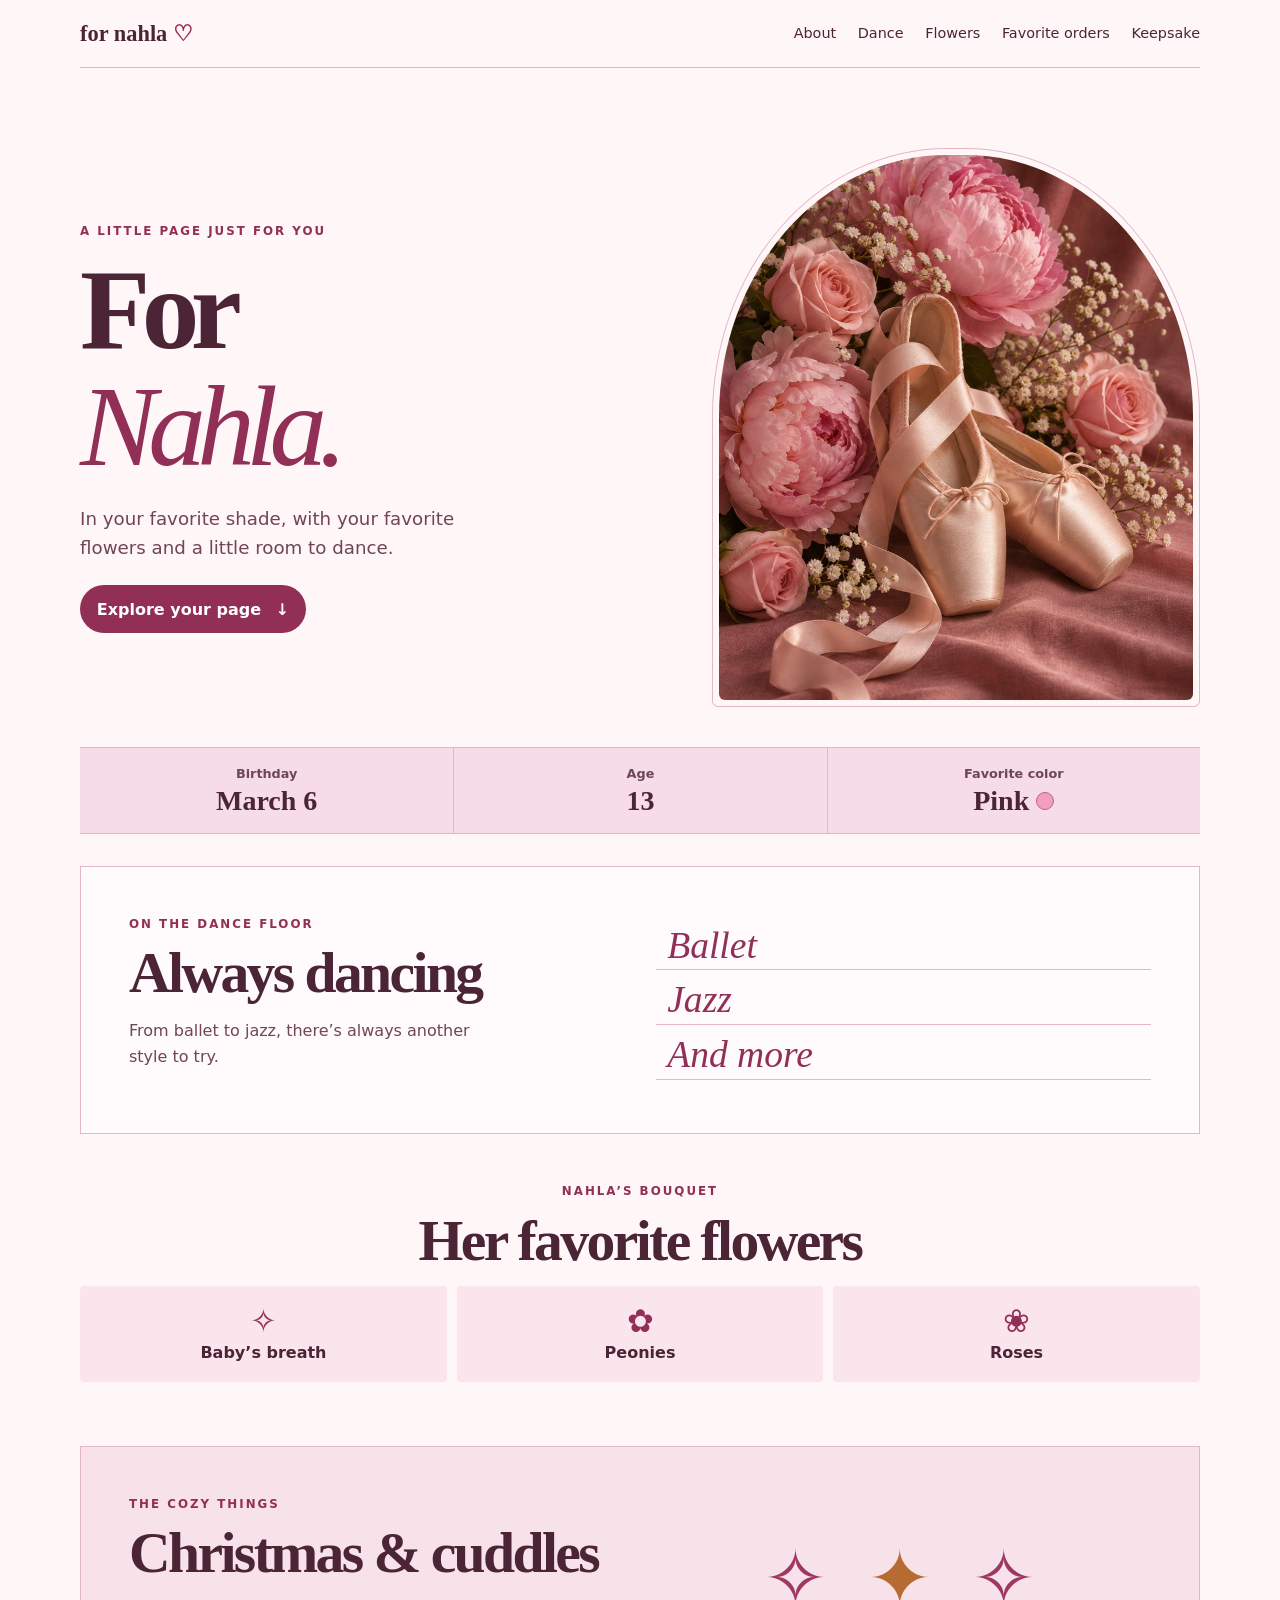
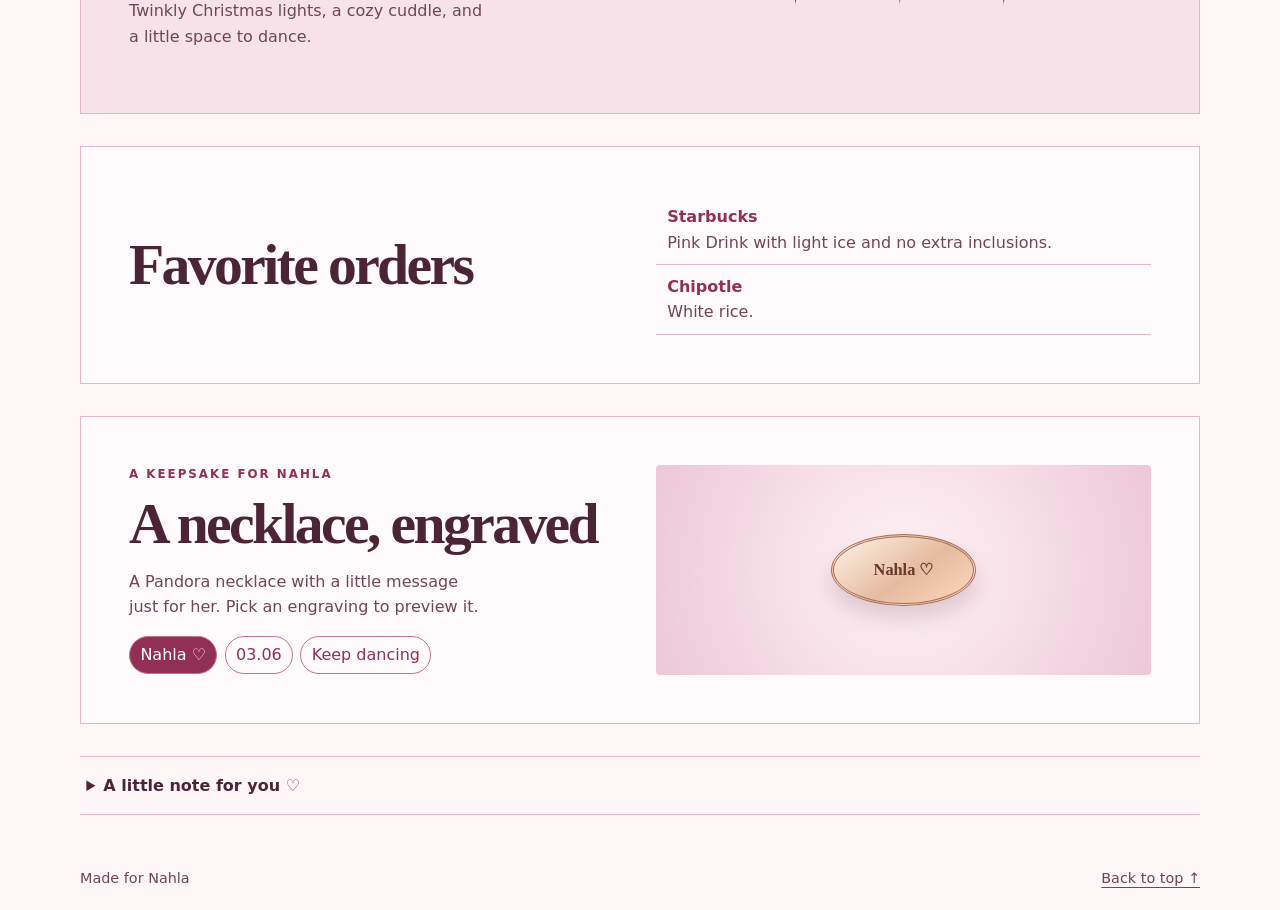
==== for-nahla/index.html @ 11d13923 "Publish the For Nahla keepsake page" ====
<!doctype html>
<html lang="en">
<head>
  <meta charset="utf-8">
  <meta name="viewport" content="width=device-width,initial-scale=1">
  <meta name="theme-color" content="#fff5f7">
  <title>For Nahla ♡</title>
  <meta name="description" content="A little page for Nahla, in her favorite color.">
  <style>
:root{color-scheme:light;--paper:#fff6f8;--ink:#4b2436;--muted:#704557;--rose:#922f56;--line:#e5b6c6;--serif:"Playfair Display",Georgia,serif}
*{box-sizing:border-box}
html{scroll-behavior:smooth}
body{margin:0;background:var(--paper);color:var(--ink);font:1rem/1.6 "DM Sans",system-ui,sans-serif}
a{color:inherit}
.wrap{width:min(1120px,calc(100% - 3rem));margin-inline:auto}
.top,footer{display:flex;align-items:center;justify-content:space-between;gap:1rem;padding-block:1.25rem}
.top{border-bottom:1px solid var(--line)}
.wordmark{font:600 1.4rem var(--serif);text-decoration:none;white-space:nowrap}
.wordmark span{color:var(--rose)}
nav{display:flex;flex-wrap:wrap;gap:.35rem 1.35rem}
nav a,footer a{font-size:.9rem;text-underline-offset:.25em}
nav a{text-decoration:none}
nav a:hover{text-decoration:underline}
.hero{display:grid;grid-template-columns:1fr .86fr;gap:clamp(1.75rem,5vw,5rem);align-items:center;padding-block:clamp(2rem,7vw,5rem) 2.5rem}
.eyebrow{color:var(--rose);font-size:.74rem;font-weight:700;letter-spacing:.17em;text-transform:uppercase;margin:0 0 .65rem}
h1,h2{font-family:var(--serif);line-height:1.01;margin:0;font-weight:600}
h1{font-size:clamp(4rem,9vw,8.5rem);letter-spacing:-.075em}
h1 em{display:block;color:var(--rose);font-weight:500}
h2{font-size:clamp(2.15rem,4.5vw,3.7rem);letter-spacing:-.045em}
.hero p:not(.eyebrow),.split p:not(.eyebrow){max-width:35ch;color:var(--muted)}
.hero p:not(.eyebrow){font-size:1.14rem;margin:1.25rem 0 1.45rem}
.button{display:inline-flex;gap:.9rem;align-items:center;padding:.7rem 1.05rem;background:var(--rose);color:white;font-weight:700;border-radius:2rem;text-decoration:none}
.button:hover{background:#762142}
figure{margin:0;padding:.4rem;border:1px solid var(--line);border-radius:48% 48% 6px 6px;overflow:hidden}
figure img{display:block;width:100%;aspect-ratio:4/4.6;object-fit:cover;border-radius:inherit;background:#e4a9bc}
.facts{background:#f6dce6;border-block:1px solid var(--line)}
dl{display:grid;grid-template-columns:repeat(3,1fr);margin:0;text-align:center}
dl div{padding:1rem .4rem}
dl div+div{border-left:1px solid var(--line)}
dt{font-weight:700;color:var(--muted);font-size:.8rem}
dd{margin:0;font:600 clamp(1.2rem,4vw,1.75rem) var(--serif)}
.swatch{display:inline-block;width:.65em;height:.65em;border:1px solid #b96382;background:#f49ebd;border-radius:50%}
.split{display:grid;grid-template-columns:1fr 1fr;gap:2rem;align-items:center;padding:clamp(1.25rem,5vw,3rem);border:1px solid var(--line);margin-block:2rem}
.dance{background:#fffafb}
.dance-list{display:grid;gap:.3rem}
.dance-list span{font:500 italic clamp(1.35rem,4vw,2.35rem) var(--serif);border-bottom:1px solid var(--line);padding:.18rem .7rem;color:var(--rose)}
.flower-section{text-align:center;padding:1rem 0}
.flowers{list-style:none;padding:0;display:grid;grid-template-columns:repeat(3,1fr);gap:.6rem}
.flowers li{background:#fae5ec;padding:1rem .3rem;font-weight:700;border-radius:4px}
.flowers li span{display:block;font:400 2rem Georgia,serif;color:var(--rose)}
.cozy{background:#f7e2ea}
.stars{text-align:center;color:#9e3860;font-size:clamp(2rem,6vw,5rem);letter-spacing:.1em}
.stars span{color:#b66b31}
.orders,.keepsake{background:#fffafb}
.order-list{list-style:none;margin:0;padding:0}
.order-list li{padding:.55rem .7rem;border-bottom:1px solid var(--line)}
.order-list strong,.order-list span{display:block}
.order-list strong{color:var(--rose)}
.order-list span{color:var(--muted)}
.choices{display:flex;flex-wrap:wrap;gap:.45rem}
button{font:inherit;color:var(--rose);background:transparent;border:1px solid #be7790;padding:.33rem .65rem;border-radius:2rem;cursor:pointer}
button[aria-pressed="true"]{background:var(--rose);color:#fff}
.jewelry{min-height:210px;display:grid;place-items:center;background:radial-gradient(circle,#fff4f6,#edc7d7);border-radius:4px}
.pendant{display:grid;place-items:center;min-width:145px;min-height:72px;padding:.35rem .75rem;border:3px double #a76f58;border-radius:50%;background:linear-gradient(145deg,#fff5e7,#e5bba0 55%,#ffd8bd);box-shadow:0 13px 21px #75415e35;color:#6b3729;font:600 1.02rem var(--serif)}
.note{border-block:1px solid var(--line);padding:1rem .4rem;margin-block:2rem}
summary{cursor:pointer;font-weight:700}
summary span{color:var(--rose)}
.note p{margin:.75rem 0 .1rem;color:var(--muted)}
footer{font-size:.9rem;color:var(--muted)}
:focus-visible{outline:2px solid #a0295a;outline-offset:4px}
@media(max-width:650px){.wrap{width:calc(100% - 1.5rem)}.top{align-items:flex-start;flex-direction:column}.hero,.split{grid-template-columns:1fr}.hero h1 em{display:inline}.hero figure{max-width:420px;margin-inline:auto}.stars{display:none}.split{gap:1rem}.flower-section li{font-size:.88rem}}
@media(prefers-reduced-motion:reduce){html{scroll-behavior:auto}}
</style>
</head>
<body>
  <header class="top wrap">
    <a class="wordmark" href="#home">for nahla <span>♡</span></a>
    <nav aria-label="Sections"><a href="#about">About</a><a href="#dance">Dance</a><a href="#flowers">Flowers</a><a href="#orders">Favorite orders</a><a href="#keepsake">Keepsake</a></nav>
  </header>
  <main class="wrap" id="home">
    <section class="hero" aria-labelledby="title">
      <div class="hero-copy">
        <p class="eyebrow">A little page just for you</p>
        <h1 id="title">For <em>Nahla.</em></h1>
        <p>In your favorite shade, with your favorite flowers and a little room to dance.</p>
        <a class="button" href="#about">Explore your page <span aria-hidden="true">↓</span></a>
      </div>
      <figure><img src="[data-uri]" alt="Blush ballet pointe shoes surrounded by roses, peonies, and baby’s breath."></figure>
    </section>
    <section class="facts" id="about" aria-label="About Nahla">
      <dl><div><dt>Birthday</dt><dd>March 6</dd></div><div><dt>Age</dt><dd>13</dd></div><div><dt>Favorite color</dt><dd>Pink <span class="swatch" aria-hidden="true"></span></dd></div></dl>
    </section>
    <section class="dance split" id="dance">
      <div><p class="eyebrow">On the dance floor</p><h2>Always dancing</h2><p>From ballet to jazz, there’s always another style to try.</p></div>
      <div class="dance-list"><span>Ballet</span><span>Jazz</span><span>And more</span></div>
    </section>
    <section id="flowers" class="flower-section">
      <p class="eyebrow">Nahla’s bouquet</p><h2>Her favorite flowers</h2>
      <ul class="flowers"><li><span aria-hidden="true">✧</span>Baby’s breath</li><li><span aria-hidden="true">✿</span>Peonies</li><li><span aria-hidden="true">❀</span>Roses</li></ul>
    </section>
    <section class="cozy split">
      <div><p class="eyebrow">The cozy things</p><h2>Christmas &amp; cuddles</h2><p>Twinkly Christmas lights, a cozy cuddle, and a little space to dance.</p></div>
      <div class="stars" aria-hidden="true">✧ <span>✦</span> ✧</div>
    </section>
    <section class="orders split" id="orders" aria-labelledby="orders-title">
      <div><h2 id="orders-title">Favorite orders</h2></div>
      <ul class="order-list">
        <li><strong>Starbucks</strong><span>Pink Drink with light ice and no extra inclusions.</span></li>
        <li><strong>Chipotle</strong><span>White rice.</span></li>
      </ul>
    </section>
    <section class="keepsake split" id="keepsake">
      <div><p class="eyebrow">A keepsake for Nahla</p><h2>A necklace, engraved</h2><p>A Pandora necklace with a little message just for her. Pick an engraving to preview it.</p>
      <div class="choices" role="group" aria-label="Engraving ideas">
        <button type="button" aria-pressed="true" data-engraving="Nahla ♡">Nahla ♡</button>
        <button type="button" aria-pressed="false" data-engraving="03.06">03.06</button>
        <button type="button" aria-pressed="false" data-engraving="Keep dancing">Keep dancing</button>
      </div></div>
      <div class="jewelry"><div class="pendant"><output id="engraving" aria-live="polite">Nahla ♡</output></div></div>
    </section>
    <details class="note"><summary>A little note for you <span aria-hidden="true">♡</span></summary><p>Nahla, I wanted to make you something that feels like you. I hope it makes you smile every time you open it. ♡</p></details>
  </main>
  <footer class="wrap">Made for Nahla <a href="#home">Back to top ↑</a></footer>
<script>
const engraving = document.querySelector('#engraving');
const engravingOptions = document.querySelectorAll('[data-engraving]');

for (const option of engravingOptions) {
  option.addEventListener('click', () => {
    for (const candidate of engravingOptions) {
      candidate.setAttribute('aria-pressed', String(candidate === option));
    }
    engraving.value = option.dataset.engraving;
  });
}
</script>
</body>
</html>
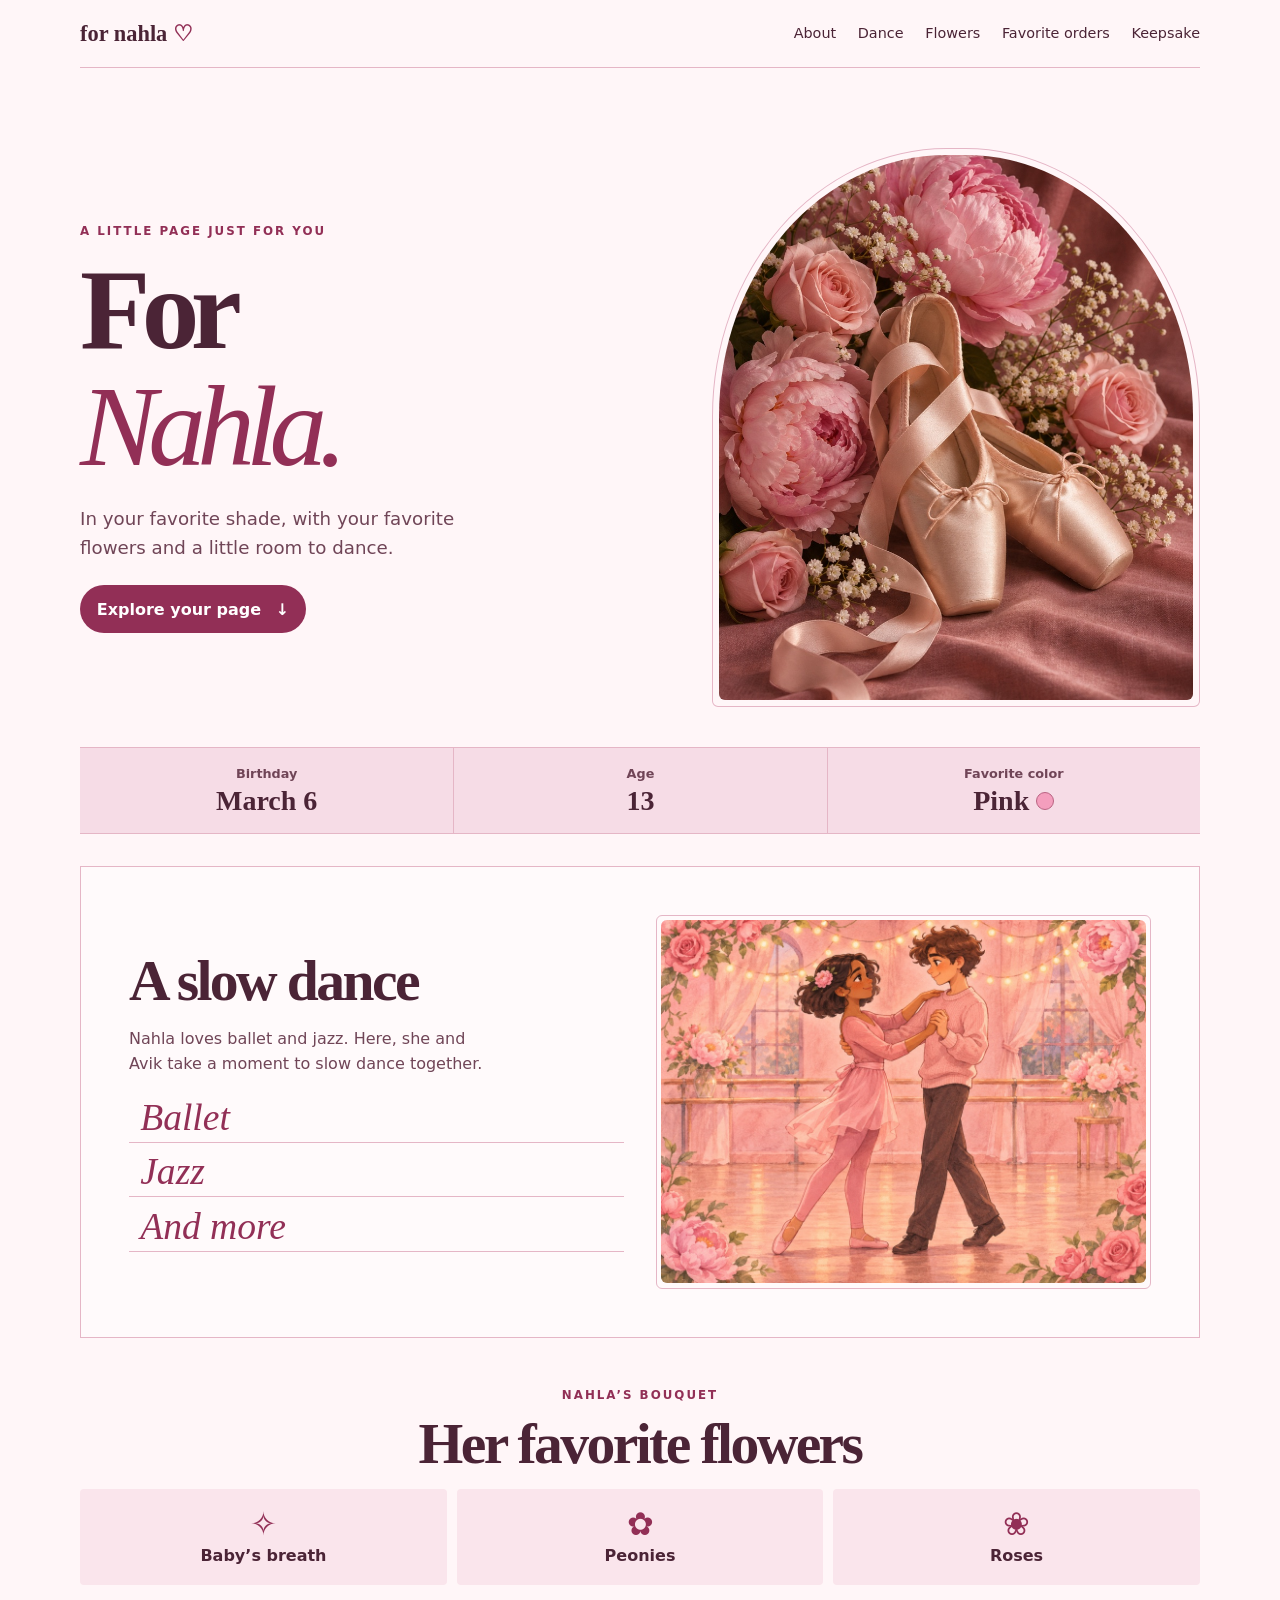
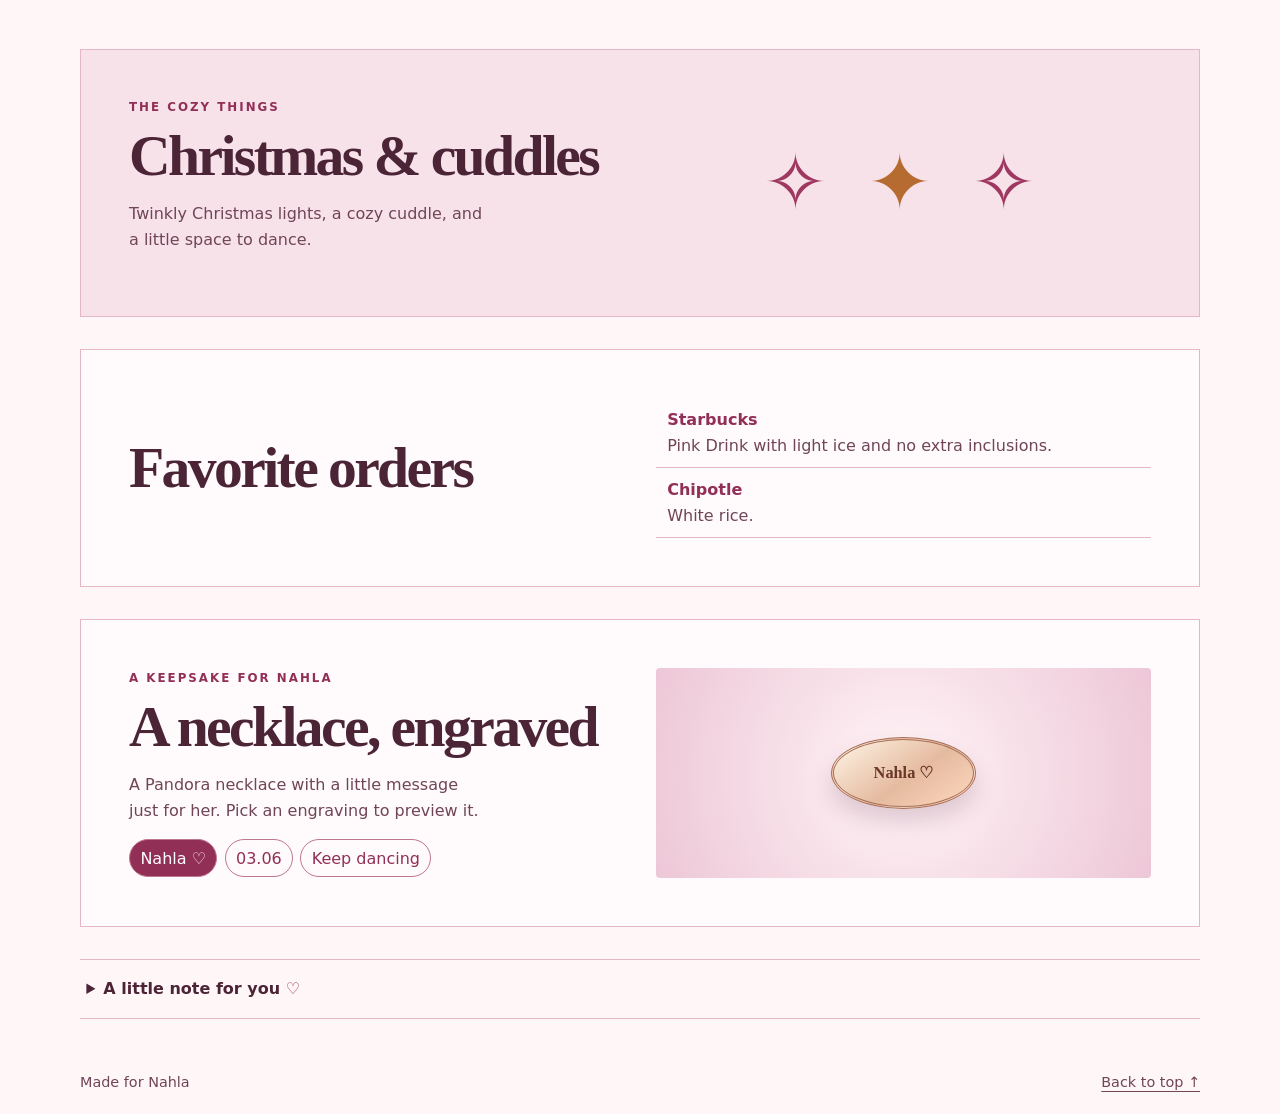
==== commit 0f490368: "Illustrate Nahla and Avik slow dancing" ====
--- a/for-nahla/index.html
+++ b/for-nahla/index.html
@@ -42,6 +42,8 @@
 .swatch{display:inline-block;width:.65em;height:.65em;border:1px solid #b96382;background:#f49ebd;border-radius:50%}
 .split{display:grid;grid-template-columns:1fr 1fr;gap:2rem;align-items:center;padding:clamp(1.25rem,5vw,3rem);border:1px solid var(--line);margin-block:2rem}
 .dance{background:#fffafb}
+.dance-art{padding:.28rem;border-radius:6px}
+.dance-art img{aspect-ratio:4/3}
 .dance-list{display:grid;gap:.3rem}
 .dance-list span{font:500 italic clamp(1.35rem,4vw,2.35rem) var(--serif);border-bottom:1px solid var(--line);padding:.18rem .7rem;color:var(--rose)}
 .flower-section{text-align:center;padding:1rem 0}
@@ -91,8 +93,12 @@
       <dl><div><dt>Birthday</dt><dd>March 6</dd></div><div><dt>Age</dt><dd>13</dd></div><div><dt>Favorite color</dt><dd>Pink <span class="swatch" aria-hidden="true"></span></dd></div></dl>
     </section>
     <section class="dance split" id="dance">
-      <div><p class="eyebrow">On the dance floor</p><h2>Always dancing</h2><p>From ballet to jazz, there’s always another style to try.</p></div>
-      <div class="dance-list"><span>Ballet</span><span>Jazz</span><span>And more</span></div>
+      <div>
+        <h2>A slow dance</h2>
+        <p>Nahla loves ballet and jazz. Here, she and Avik take a moment to slow dance together.</p>
+        <div class="dance-list"><span>Ballet</span><span>Jazz</span><span>And more</span></div>
+      </div>
+      <figure class="dance-art"><img src="nahla-and-avik.jpg" alt="A storybook illustration of Nahla and Avik slow dancing together in a pink studio."></figure>
     </section>
     <section id="flowers" class="flower-section">
       <p class="eyebrow">Nahla’s bouquet</p><h2>Her favorite flowers</h2>
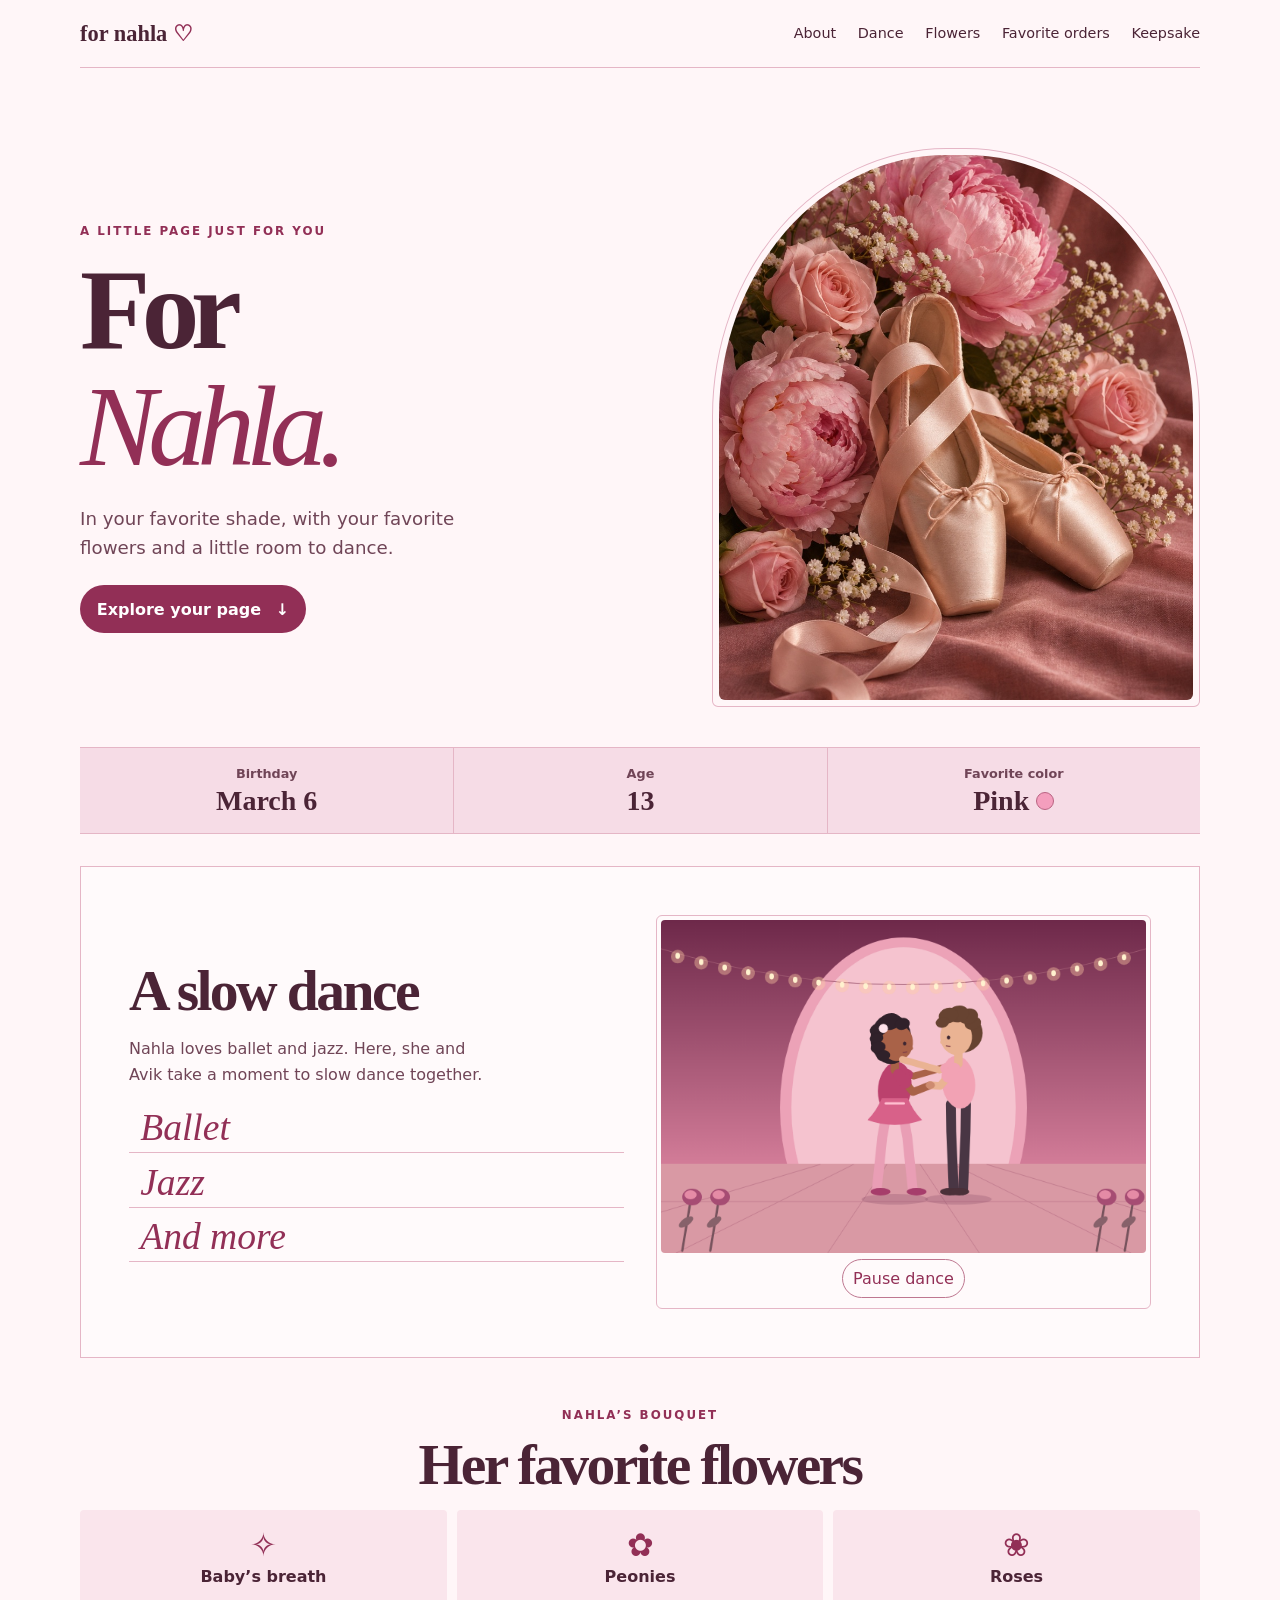
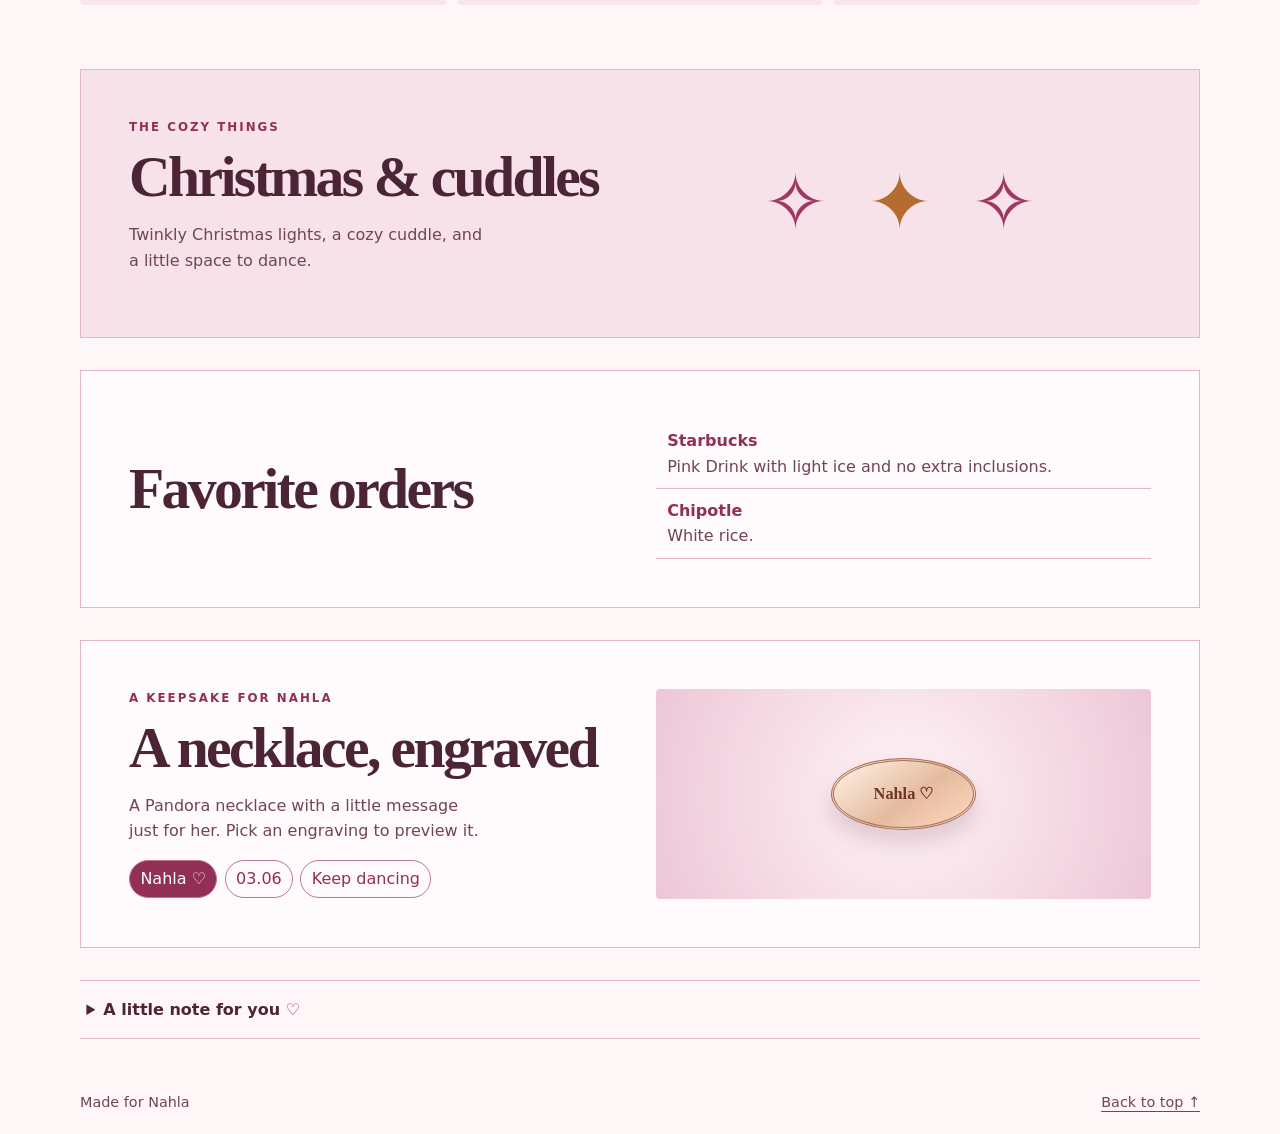
==== commit 9532dacb: "Animate Nahla and Avik slow dancing" ====
--- a/for-nahla/index.html
+++ b/for-nahla/index.html
@@ -43,7 +43,8 @@
 .split{display:grid;grid-template-columns:1fr 1fr;gap:2rem;align-items:center;padding:clamp(1.25rem,5vw,3rem);border:1px solid var(--line);margin-block:2rem}
 .dance{background:#fffafb}
 .dance-art{padding:.28rem;border-radius:6px}
-.dance-art img{aspect-ratio:4/3}
+.dance-art canvas{display:block;width:100%;height:auto;border-radius:4px}
+.dance-art figcaption{padding:.4rem;text-align:center}
 .dance-list{display:grid;gap:.3rem}
 .dance-list span{font:500 italic clamp(1.35rem,4vw,2.35rem) var(--serif);border-bottom:1px solid var(--line);padding:.18rem .7rem;color:var(--rose)}
 .flower-section{text-align:center;padding:1rem 0}
@@ -98,7 +99,10 @@
         <p>Nahla loves ballet and jazz. Here, she and Avik take a moment to slow dance together.</p>
         <div class="dance-list"><span>Ballet</span><span>Jazz</span><span>And more</span></div>
       </div>
-      <figure class="dance-art"><img src="nahla-and-avik.jpg" alt="A storybook illustration of Nahla and Avik slow dancing together in a pink studio."></figure>
+      <figure class="dance-art">
+        <canvas width="640" height="440" role="img" aria-label="Animated cartoon of Nahla and Avik holding hands and slow dancing.">Nahla and Avik slow dance under pink string lights.</canvas>
+        <figcaption><button id="dance-playback" type="button">Pause dance</button></figcaption>
+      </figure>
     </section>
     <section id="flowers" class="flower-section">
       <p class="eyebrow">Nahla’s bouquet</p><h2>Her favorite flowers</h2>
@@ -140,5 +144,6 @@
   });
 }
 </script>
+<script src="slow-dance.js" defer></script>
 </body>
 </html>
